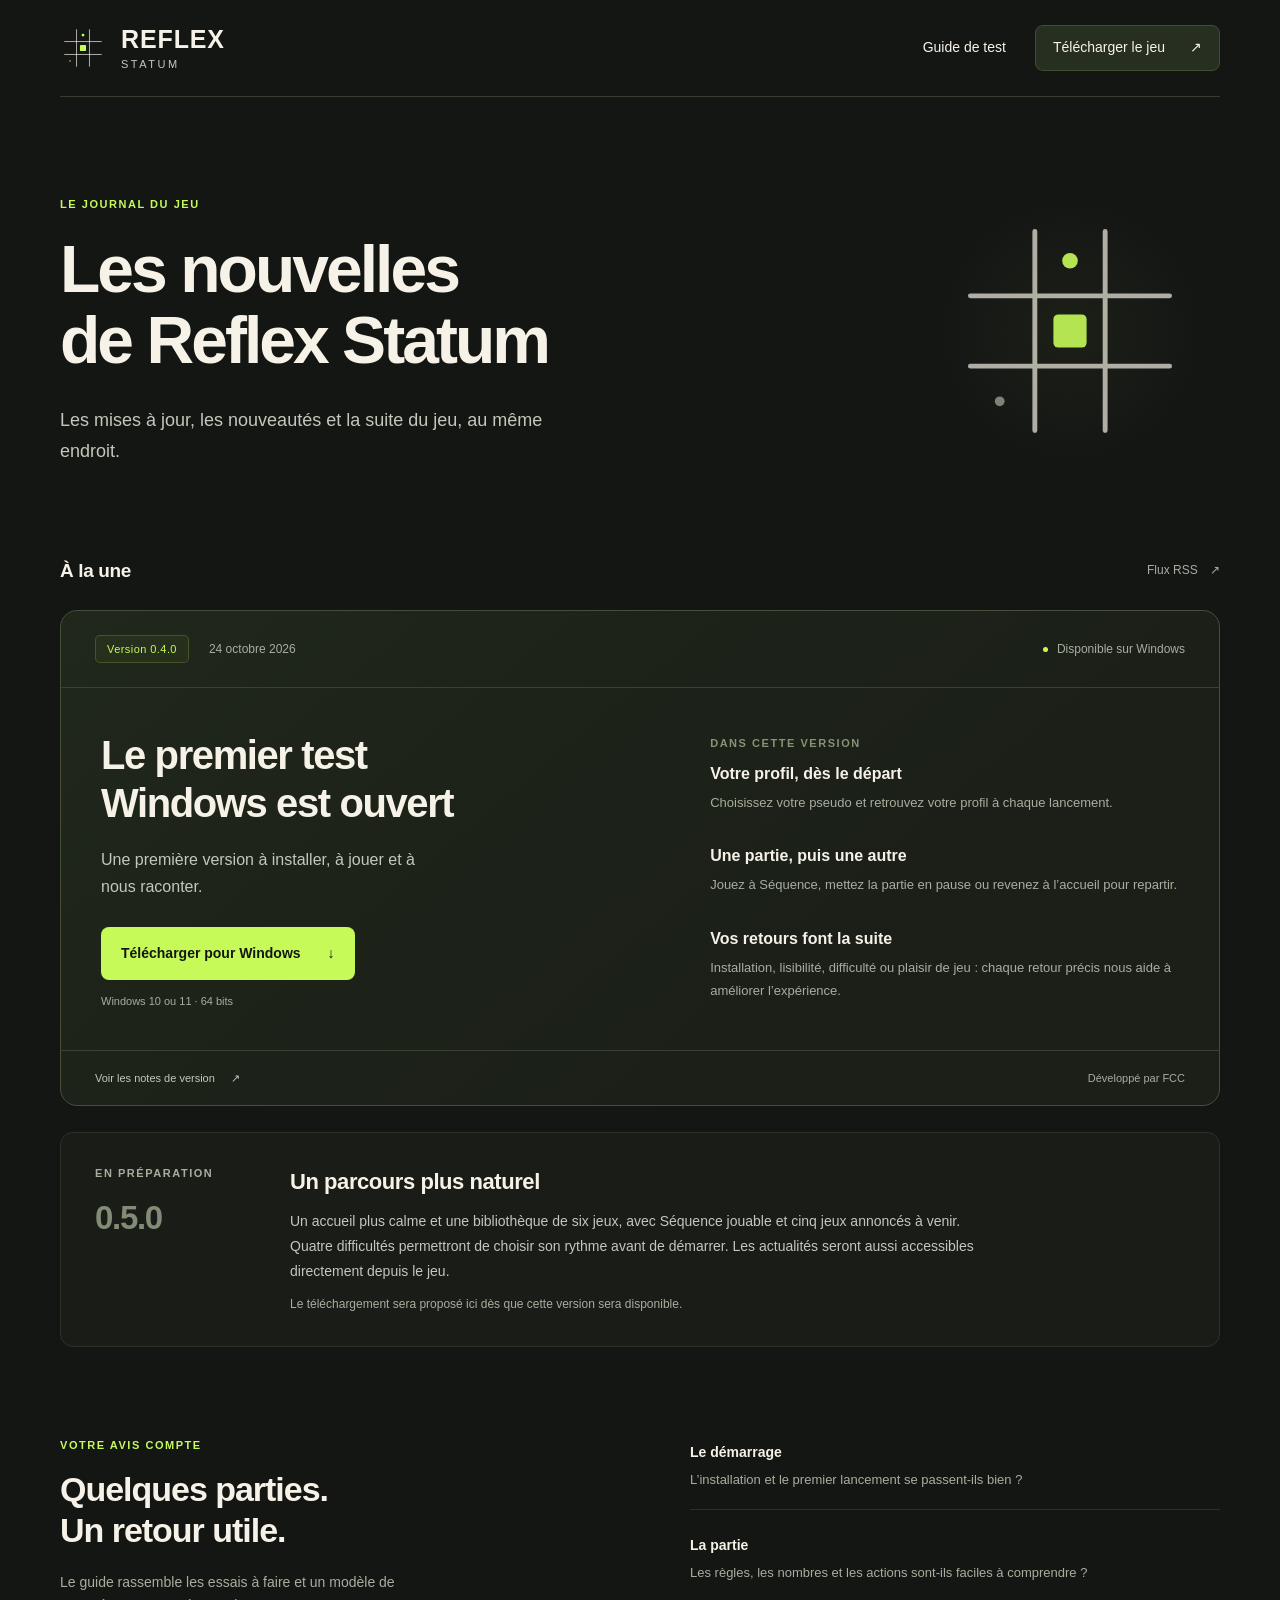
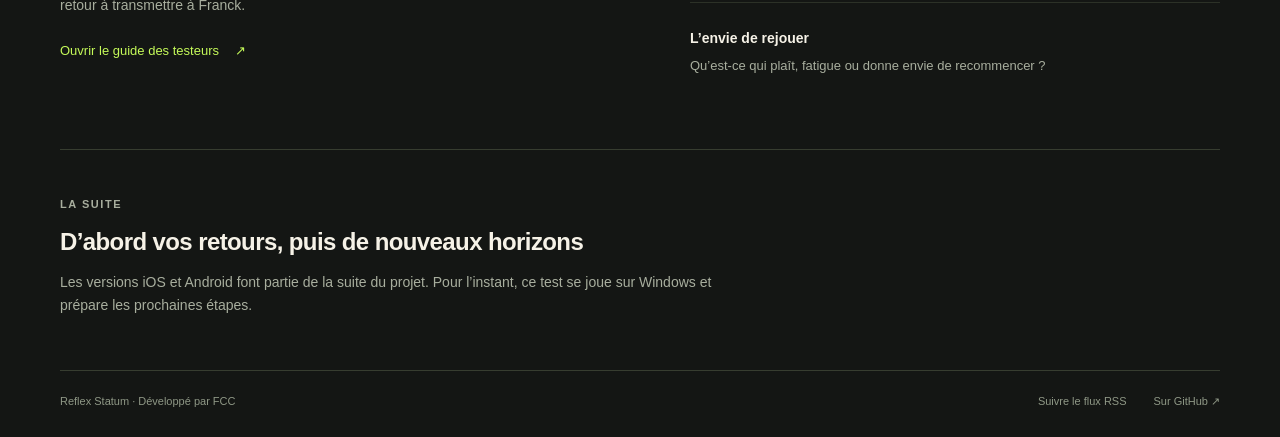
==== docs/index.html @ ca128d67 "Add Reflex Statum news journal for GitHub Pages" ====
<!doctype html>
<html lang="fr">
<head>
  <meta charset="utf-8">
  <meta name="viewport" content="width=device-width, initial-scale=1">
  <meta name="theme-color" content="#141614">
  <meta name="description" content="Les actualités de Reflex Statum, le jeu de réflexes développé par FCC. Mises à jour, téléchargement Windows et guide de test.">
  <title>Actualités · Reflex Statum</title>
  <link rel="icon" type="image/svg+xml" href="logo.svg">
  <link rel="alternate" type="application/rss+xml" title="Actualités de Reflex Statum" href="feed.xml">
  <link rel="stylesheet" href="style.css">
</head>
<body>
  <a class="skip" href="#actualites">Aller aux actualités</a>
  <div class="shell">
    <header class="topbar">
      <a class="brand" href="./" aria-label="Reflex Statum, accueil des actualités">
        <img src="logo.svg" width="46" height="46" alt="">
        <span><strong>REFLEX</strong><span class="brand-sub">STATUM</span></span>
      </a>
      <nav aria-label="Navigation principale">
        <a href="https://github.com/coconut971/reflex-statum/blob/main/TEST_WINDOWS.md">Guide de test</a>
        <a class="small-cta" href="https://github.com/coconut971/reflex-statum/releases/download/v0.4.0/INSTALLER_REFLEX_STATUM.exe">Télécharger le jeu <span aria-hidden="true">↗</span></a>
      </nav>
    </header>

    <main id="actualites">
      <section class="intro" aria-labelledby="page-title">
        <div>
          <p class="eyebrow">Le journal du jeu</p>
          <h1 id="page-title">Les nouvelles<br>de Reflex Statum</h1>
          <p class="lead">Les mises à jour, les nouveautés et la suite du jeu, au même endroit.</p>
        </div>
        <div class="intro-mark" aria-hidden="true"><img src="logo.svg" width="250" height="250" alt=""></div>
      </section>

      <div class="journal-heading"><h2>À la une</h2><a class="rss-link" href="feed.xml">Flux RSS <span aria-hidden="true">↗</span></a></div>
      <article class="featured" id="version-0-4-0">
        <div class="article-meta"><span class="version">Version 0.4.0</span><time datetime="2026-10-24">24 octobre 2026</time><span class="status"><span aria-hidden="true"></span>Disponible sur Windows</span></div>
        <div class="featured-grid">
          <div>
            <h2>Le premier test<br>Windows est ouvert</h2>
            <p class="article-intro">Une première version à installer, à jouer et à nous raconter.</p>
            <a class="primary-cta" href="https://github.com/coconut971/reflex-statum/releases/download/v0.4.0/INSTALLER_REFLEX_STATUM.exe">Télécharger pour Windows <span aria-hidden="true">↓</span></a>
            <p class="platform">Windows 10 ou 11 · 64 bits</p>
          </div>
          <div class="release-details">
            <div><span class="mini-label">Dans cette version</span><h3>Votre profil, dès le départ</h3><p>Choisissez votre pseudo et retrouvez votre profil à chaque lancement.</p></div>
            <div><h3>Une partie, puis une autre</h3><p>Jouez à Séquence, mettez la partie en pause ou revenez à l’accueil pour repartir.</p></div>
            <div><h3>Vos retours font la suite</h3><p>Installation, lisibilité, difficulté ou plaisir de jeu : chaque retour précis nous aide à améliorer l’expérience.</p></div>
          </div>
        </div>
        <div class="article-footer"><a href="https://github.com/coconut971/reflex-statum/releases/tag/v0.4.0">Voir les notes de version <span aria-hidden="true">↗</span></a><span>Développé par FCC</span></div>
      </article>

      <article class="next-update" id="prochaine-mise-a-jour">
        <div class="next-label"><span class="mini-label">En préparation</span><span class="next-version">0.5.0</span></div>
        <div><h2>Un parcours plus naturel</h2><p>Un accueil plus calme et une bibliothèque de six jeux, avec Séquence jouable et cinq jeux annoncés à venir. Quatre difficultés permettront de choisir son rythme avant de démarrer. Les actualités seront aussi accessibles directement depuis le jeu.</p><p class="quiet">Le téléchargement sera proposé ici dès que cette version sera disponible.</p></div>
      </article>

      <section class="feedback" aria-labelledby="feedback-title">
        <div><p class="eyebrow">Votre avis compte</p><h2 id="feedback-title">Quelques parties.<br>Un retour utile.</h2><p>Le guide rassemble les essais à faire et un modèle de retour à transmettre à Franck.</p><a class="text-link" href="https://github.com/coconut971/reflex-statum/blob/main/TEST_WINDOWS.md">Ouvrir le guide des testeurs <span aria-hidden="true">↗</span></a></div>
        <ul class="feedback-list"><li><span>Le démarrage</span><p>L’installation et le premier lancement se passent-ils bien ?</p></li><li><span>La partie</span><p>Les règles, les nombres et les actions sont-ils faciles à comprendre ?</p></li><li><span>L’envie de rejouer</span><p>Qu’est-ce qui plaît, fatigue ou donne envie de recommencer ?</p></li></ul>
      </section>

      <section class="later" aria-labelledby="later-title"><p class="mini-label">La suite</p><h2 id="later-title">D’abord vos retours, puis de nouveaux horizons</h2><p>Les versions iOS et Android font partie de la suite du projet. Pour l’instant, ce test se joue sur Windows et prépare les prochaines étapes.</p></section>
    </main>
    <footer class="footer"><span>Reflex Statum · Développé par FCC</span><div><a href="feed.xml">Suivre le flux RSS</a><a href="https://github.com/coconut971/reflex-statum">Sur GitHub <span aria-hidden="true">↗</span></a></div></footer>
  </div>
</body>
</html>
---- docs/style.css ----
:root{color-scheme:dark;--bg:#141614;--paper:#f6f2e7;--muted:#a8ae9e;--secondary:#c4c7bc;--accent:#c5fa59;--panel:#1c2018;--line:#373d30;--font:Inter,"Segoe UI",Arial,sans-serif}*{box-sizing:border-box}html{scroll-behavior:smooth;scroll-padding-top:30px}body{margin:0;background:var(--bg);color:var(--paper);font:16px/1.65 var(--font);-webkit-font-smoothing:antialiased}a{color:inherit;text-decoration:none}a:focus-visible{outline:2px solid var(--accent);outline-offset:5px;border-radius:3px}a:hover{color:var(--accent)}button,a{-webkit-tap-highlight-color:transparent}.shell{width:min(1160px,calc(100% - 80px));margin:auto}.skip{position:absolute;left:18px;top:-70px;padding:8px 16px;background:var(--accent);color:var(--bg);z-index:2}.skip:focus{top:18px}.topbar{display:flex;align-items:center;justify-content:space-between;gap:25px;padding:25px 0;border-bottom:1px solid var(--line)}.brand{display:inline-flex;align-items:center;gap:15px}.brand>span{display:grid;line-height:1.1}.brand strong{font-size:25px;letter-spacing:.035em;font-weight:760}.brand-sub{font-size:11px;letter-spacing:.23em;color:var(--secondary);margin-top:5px}.topbar nav{display:flex;align-items:center;gap:29px;font-size:14px}.small-cta{display:inline-flex;align-items:center;gap:25px;padding:10px 17px;background:#272f20;border:1px solid #414d32;border-radius:8px;color:var(--paper)}.small-cta:hover{background:#303b24}.intro{display:grid;grid-template-columns:1fr 300px;align-items:center;gap:60px;padding:84px 0 74px}.eyebrow,.mini-label{text-transform:uppercase;letter-spacing:.14em;font-size:11px;font-weight:700}.eyebrow{color:var(--accent);margin:0 0 20px}.mini-label{color:var(--muted)}h1,h2,h3,p{margin-top:0}h1{font-size:clamp(42px,5.4vw,66px);font-weight:650;line-height:1.09;letter-spacing:-.045em;margin:0 0 28px}.lead{font-size:18px;line-height:1.7;color:var(--secondary);max-width:530px;margin-bottom:0}.intro-mark{position:relative;display:grid;place-items:center;aspect-ratio:1}.intro-mark:before{content:"";position:absolute;inset:15px;background:radial-gradient(circle,#c5fa590b,transparent 70%);border-radius:50%}.intro-mark img{position:relative;max-width:85%;height:auto;opacity:.9}.journal-heading{display:flex;justify-content:space-between;align-items:center;margin:0 0 24px}.journal-heading h2{font-size:19px;letter-spacing:-.02em;font-weight:550;margin:0}.rss-link{font-size:12px;color:var(--muted)}.rss-link span{margin-left:9px}.featured{border:1px solid #454e38;border-radius:17px;background:linear-gradient(140deg,#20271b 0%,#1b1f18 68%);overflow:hidden}.article-meta{display:flex;align-items:center;flex-wrap:wrap;gap:20px;padding:24px 34px;border-bottom:1px solid #394131;font-size:12px;color:var(--muted)}.version{color:var(--accent);padding:4px 11px;background:#c5fa590b;border:1px solid #c5fa5930;border-radius:5px;font-size:11px;letter-spacing:.04em}.status{margin-left:auto;display:inline-flex;gap:9px;align-items:center}.status>span{width:5px;height:5px;border-radius:50%;background:var(--accent)}.featured-grid{display:grid;grid-template-columns:1.15fr 1fr;gap:70px;padding:43px 40px 39px}.featured h2{font-size:40px;font-weight:600;letter-spacing:-.035em;line-height:1.2;margin:0 0 20px}.article-intro{font-size:16px;color:var(--secondary);max-width:340px;margin-bottom:27px}.primary-cta{display:inline-flex;align-items:center;justify-content:space-between;gap:27px;font-size:14px;font-weight:700;background:var(--accent);color:var(--bg);padding:15px 20px;border-radius:8px}.primary-cta:hover{color:var(--bg);background:#d4ff7d}.platform{color:var(--muted);font-size:11px;margin:12px 0 0}.release-details{display:grid;gap:22px;padding-top:3px}.release-details .mini-label{display:block;margin-bottom:9px;color:#849474}.release-details h3{font-weight:600;font-size:16px;line-height:1.5;margin:0 0 5px}.release-details p{font-size:13px;line-height:1.8;color:var(--muted);margin:0}.article-footer{display:flex;align-items:center;justify-content:space-between;gap:20px;border-top:1px solid #394131;padding:18px 34px;font-size:11px;color:var(--muted)}.article-footer a{color:var(--secondary)}.article-footer a span{margin-left:13px}.next-update{display:grid;grid-template-columns:150px 1fr;gap:45px;margin-top:26px;padding:31px 34px;background:#191c17;border-radius:13px;border:1px solid #2d3228}.next-label{display:grid;align-content:start;gap:9px}.next-version{font-size:33px;font-weight:550;letter-spacing:-.04em;color:#818b75}.next-update h2{font-size:22px;font-weight:550;letter-spacing:-.02em;margin:0 0 9px}.next-update p{font-size:14px;line-height:1.8;color:var(--secondary);max-width:700px;margin:0}.next-update p.quiet{color:var(--muted);font-size:12px;margin-top:9px}.feedback{display:grid;grid-template-columns:1fr 1fr;gap:100px;margin-top:89px;padding-bottom:72px;border-bottom:1px solid var(--line)}.feedback .eyebrow{margin-bottom:15px}.feedback h2{font-size:34px;line-height:1.2;letter-spacing:-.03em;font-weight:550;margin-bottom:20px}.feedback>div>p:not(.eyebrow){color:var(--muted);font-size:14px;max-width:350px;margin-bottom:20px}.text-link{font-size:13px;color:var(--accent)}.text-link span{margin-left:12px}.feedback-list{list-style:none;padding:0;margin:3px 0 0;display:grid;gap:22px}.feedback-list li{padding-bottom:18px;border-bottom:1px solid #2c3127}.feedback-list li:last-child{border:0;padding-bottom:0}.feedback-list span{font-size:14px;font-weight:600}.feedback-list p{font-size:13px;color:var(--muted);margin:4px 0 0;max-width:420px}.later{padding:45px 0 52px;max-width:810px}.later .mini-label{margin:0 0 12px}.later h2{font-size:24px;font-weight:550;letter-spacing:-.025em;line-height:1.4;margin:0 0 13px}.later>p:last-child{font-size:14px;color:var(--muted);max-width:680px;margin-bottom:0}.footer{display:flex;justify-content:space-between;align-items:center;gap:25px;padding:21px 0 27px;border-top:1px solid var(--line);font-size:11px;color:#8f9886}.footer>div{display:flex;gap:27px}@media(max-width:850px){.shell{width:calc(100% - 48px)}.intro{grid-template-columns:1fr 210px;gap:20px;padding:62px 0}.intro-mark img{width:190px}.featured-grid{gap:34px;padding:35px 30px}.featured h2{font-size:33px}.feedback{gap:50px}.next-update{grid-template-columns:110px 1fr;gap:25px}.status{margin-left:0}.article-meta{gap:15px}}@media(max-width:600px){.shell{width:calc(100% - 40px)}.topbar{padding:20px 0;align-items:flex-start}.brand{gap:8px}.brand img{width:34px;height:34px}.brand strong{font-size:20px}.brand-sub{font-size:9px}.topbar nav{font-size:12px;gap:12px;flex-direction:column-reverse;align-items:flex-end}.small-cta{padding:7px 11px;gap:10px}.intro{grid-template-columns:1fr;padding:48px 0}.intro-mark{display:none}h1{font-size:43px}.lead{font-size:16px;max-width:380px}.eyebrow{font-size:10px}.journal-heading{margin-bottom:18px}.article-meta{padding:20px;gap:10px 15px}.article-meta .status{flex-basis:100%;font-size:11px}.featured-grid{grid-template-columns:1fr;padding:27px 22px;gap:32px}.featured h2{font-size:34px}.article-intro{font-size:15px;margin-bottom:23px}.primary-cta{width:100%;font-size:13px;padding:14px 16px}.release-details{gap:20px}.article-footer{padding:17px 22px;align-items:flex-start;gap:15px}.article-footer>span{max-width:100px;text-align:right}.next-update{grid-template-columns:1fr;padding:24px 22px;gap:16px}.next-label{display:flex;align-items:center;justify-content:space-between}.next-version{font-size:24px}.next-update h2{font-size:21px}.next-update p{font-size:13px}.feedback{grid-template-columns:1fr;gap:32px;margin-top:56px;padding-bottom:42px}.feedback h2{font-size:31px}.feedback>div>p:not(.eyebrow){max-width:100%}.later{padding:32px 0 36px}.later h2{font-size:22px}.later>p:last-child{font-size:13px}.footer{flex-direction:column;align-items:flex-start;gap:12px}.footer>div{gap:25px}}@media(prefers-reduced-motion:reduce){html{scroll-behavior:auto}}
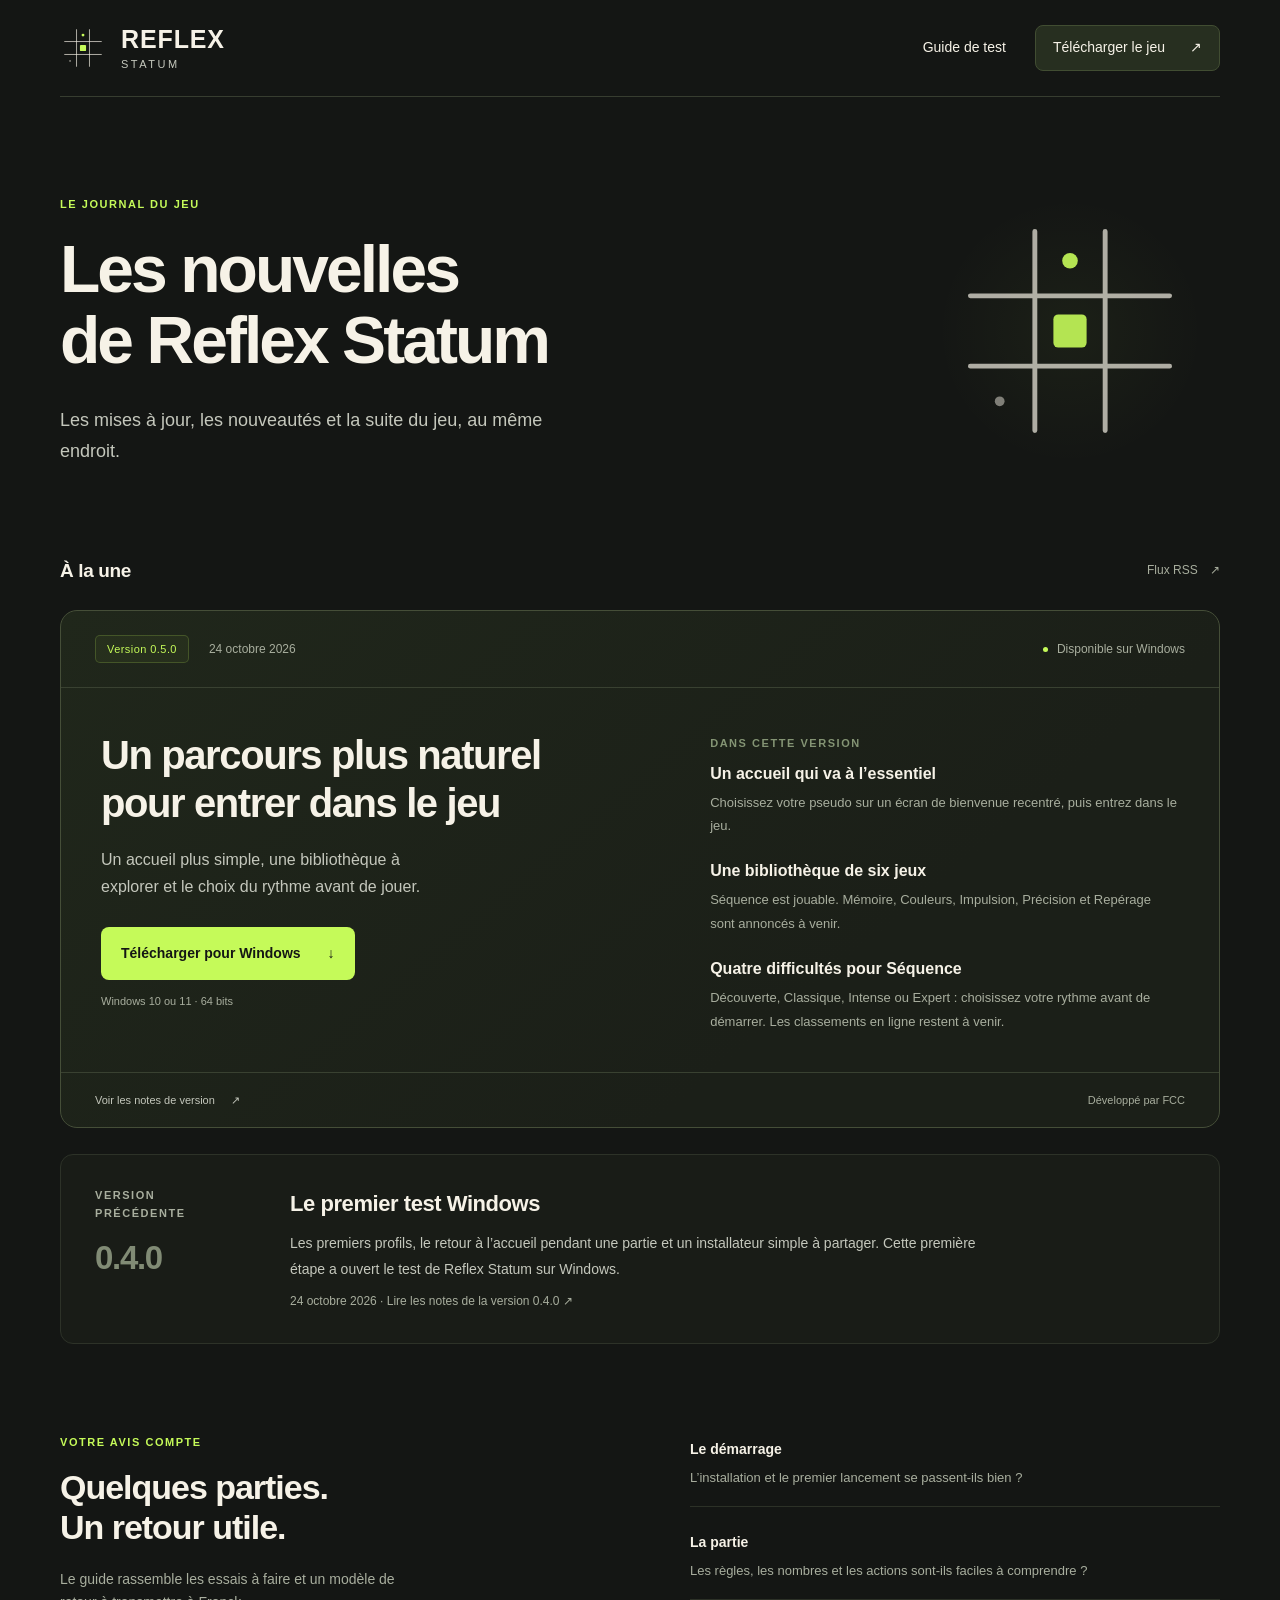
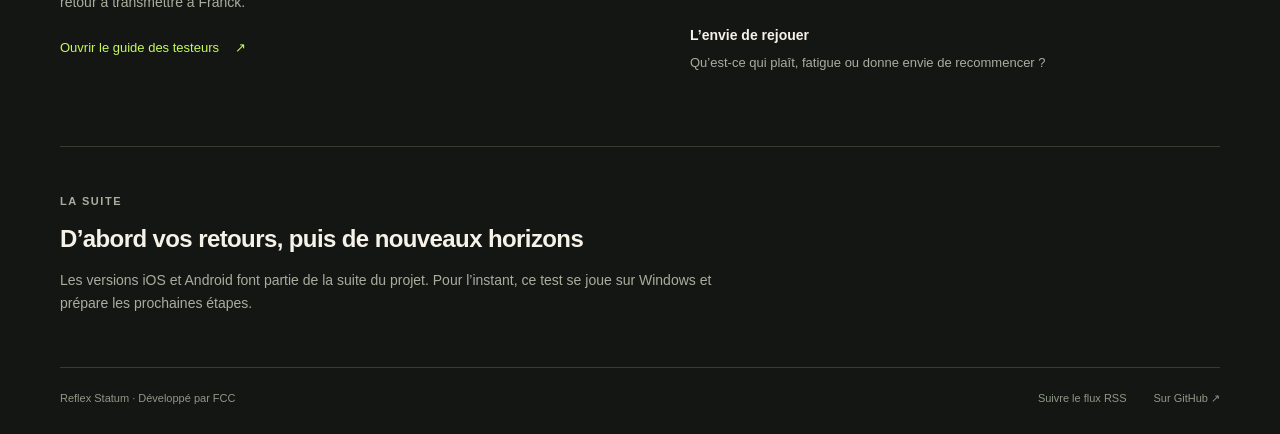
==== commit 71760a86: "Publish news for Reflex Statum 0.5.0 and preserve 0.4 history" ====
--- a/docs/index.html
+++ b/docs/index.html
@@ -20,7 +20,7 @@
       </a>
       <nav aria-label="Navigation principale">
         <a href="https://github.com/coconut971/reflex-statum/blob/main/TEST_WINDOWS.md">Guide de test</a>
-        <a class="small-cta" href="https://github.com/coconut971/reflex-statum/releases/download/v0.4.0/INSTALLER_REFLEX_STATUM.exe">Télécharger le jeu <span aria-hidden="true">↗</span></a>
+        <a class="small-cta" href="https://github.com/coconut971/reflex-statum/releases/download/v0.5.0/INSTALLER_REFLEX_STATUM.exe">Télécharger le jeu <span aria-hidden="true">↗</span></a>
       </nav>
     </header>
 
@@ -35,27 +35,27 @@
       </section>
 
       <div class="journal-heading"><h2>À la une</h2><a class="rss-link" href="feed.xml">Flux RSS <span aria-hidden="true">↗</span></a></div>
-      <article class="featured" id="version-0-4-0">
-        <div class="article-meta"><span class="version">Version 0.4.0</span><time datetime="2026-10-24">24 octobre 2026</time><span class="status"><span aria-hidden="true"></span>Disponible sur Windows</span></div>
+      <article class="featured" id="version-0-5-0">
+        <div class="article-meta"><span class="version">Version 0.5.0</span><time datetime="2026-10-24">24 octobre 2026</time><span class="status"><span aria-hidden="true"></span>Disponible sur Windows</span></div>
         <div class="featured-grid">
           <div>
-            <h2>Le premier test<br>Windows est ouvert</h2>
-            <p class="article-intro">Une première version à installer, à jouer et à nous raconter.</p>
-            <a class="primary-cta" href="https://github.com/coconut971/reflex-statum/releases/download/v0.4.0/INSTALLER_REFLEX_STATUM.exe">Télécharger pour Windows <span aria-hidden="true">↓</span></a>
+            <h2>Un parcours plus naturel<br>pour entrer dans le jeu</h2>
+            <p class="article-intro">Un accueil plus simple, une bibliothèque à explorer et le choix du rythme avant de jouer.</p>
+            <a class="primary-cta" href="https://github.com/coconut971/reflex-statum/releases/download/v0.5.0/INSTALLER_REFLEX_STATUM.exe">Télécharger pour Windows <span aria-hidden="true">↓</span></a>
             <p class="platform">Windows 10 ou 11 · 64 bits</p>
           </div>
           <div class="release-details">
-            <div><span class="mini-label">Dans cette version</span><h3>Votre profil, dès le départ</h3><p>Choisissez votre pseudo et retrouvez votre profil à chaque lancement.</p></div>
-            <div><h3>Une partie, puis une autre</h3><p>Jouez à Séquence, mettez la partie en pause ou revenez à l’accueil pour repartir.</p></div>
-            <div><h3>Vos retours font la suite</h3><p>Installation, lisibilité, difficulté ou plaisir de jeu : chaque retour précis nous aide à améliorer l’expérience.</p></div>
+            <div><span class="mini-label">Dans cette version</span><h3>Un accueil qui va à l’essentiel</h3><p>Choisissez votre pseudo sur un écran de bienvenue recentré, puis entrez dans le jeu.</p></div>
+            <div><h3>Une bibliothèque de six jeux</h3><p>Séquence est jouable. Mémoire, Couleurs, Impulsion, Précision et Repérage sont annoncés à venir.</p></div>
+            <div><h3>Quatre difficultés pour Séquence</h3><p>Découverte, Classique, Intense ou Expert : choisissez votre rythme avant de démarrer. Les classements en ligne restent à venir.</p></div>
           </div>
         </div>
-        <div class="article-footer"><a href="https://github.com/coconut971/reflex-statum/releases/tag/v0.4.0">Voir les notes de version <span aria-hidden="true">↗</span></a><span>Développé par FCC</span></div>
+        <div class="article-footer"><a href="https://github.com/coconut971/reflex-statum/releases/tag/v0.5.0">Voir les notes de version <span aria-hidden="true">↗</span></a><span>Développé par FCC</span></div>
       </article>
 
-      <article class="next-update" id="prochaine-mise-a-jour">
-        <div class="next-label"><span class="mini-label">En préparation</span><span class="next-version">0.5.0</span></div>
-        <div><h2>Un parcours plus naturel</h2><p>Un accueil plus calme et une bibliothèque de six jeux, avec Séquence jouable et cinq jeux annoncés à venir. Quatre difficultés permettront de choisir son rythme avant de démarrer. Les actualités seront aussi accessibles directement depuis le jeu.</p><p class="quiet">Le téléchargement sera proposé ici dès que cette version sera disponible.</p></div>
+      <article class="next-update" id="version-0-4-0">
+        <div class="next-label"><span class="mini-label">Version précédente</span><span class="next-version">0.4.0</span></div>
+        <div><h2>Le premier test Windows</h2><p>Les premiers profils, le retour à l’accueil pendant une partie et un installateur simple à partager. Cette première étape a ouvert le test de Reflex Statum sur Windows.</p><p class="quiet"><time datetime="2026-10-24">24 octobre 2026</time> · <a href="https://github.com/coconut971/reflex-statum/releases/tag/v0.4.0">Lire les notes de la version 0.4.0 <span aria-hidden="true">↗</span></a></p></div>
       </article>
 
       <section class="feedback" aria-labelledby="feedback-title">
